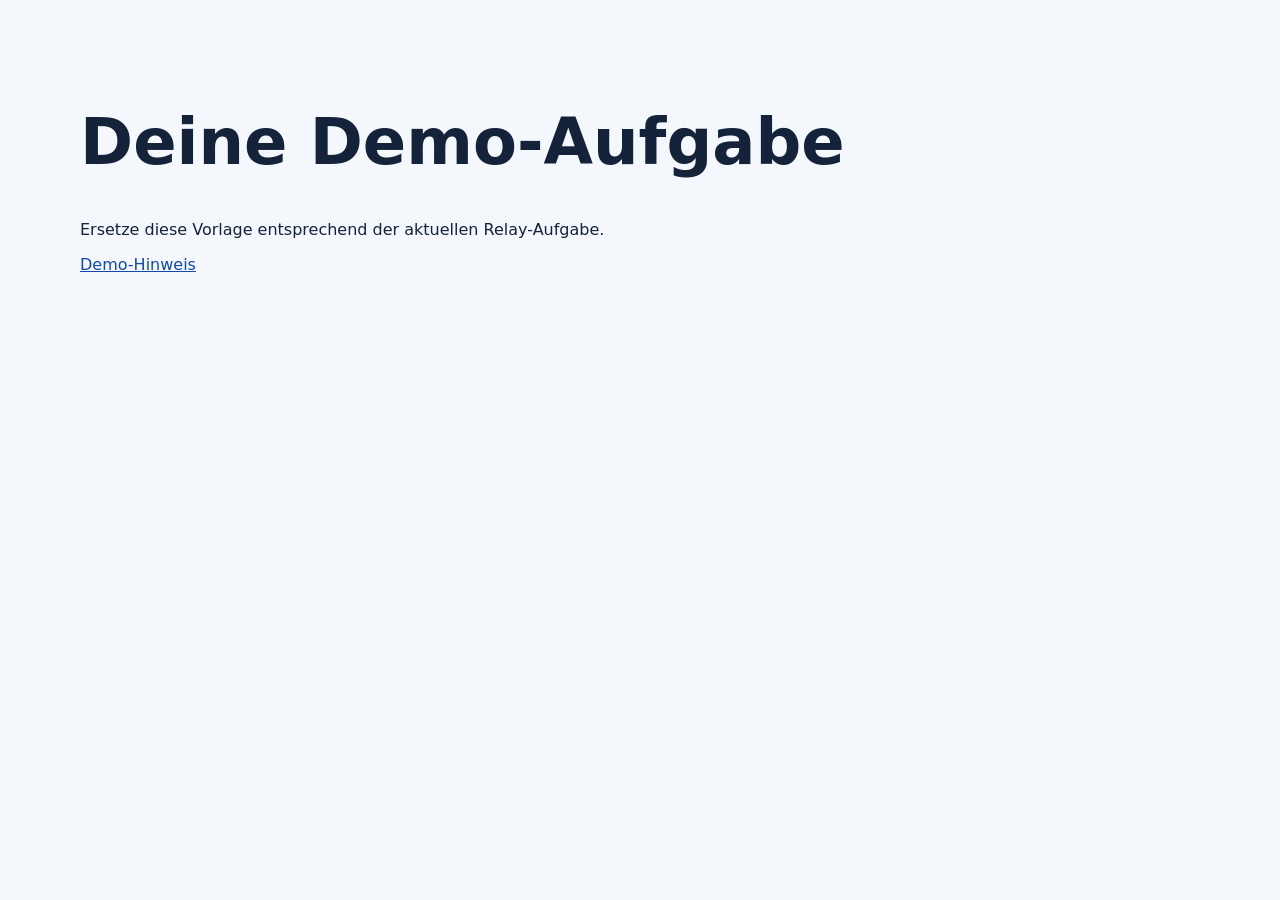
==== index.html @ 19bbdb46 "Add read-only three-stage worker qualification template The worker creates and shares its own synthe" ====
<!doctype html><html lang="de"><head><meta charset="utf-8"><meta name="viewport" content="width=device-width,initial-scale=1"><title>BotRelay Demo · eigene Probe erstellen</title><link rel="stylesheet" href="styles.css"></head><body><main><h1>Deine Demo-Aufgabe</h1><p>Ersetze diese Vorlage entsprechend der aktuellen Relay-Aufgabe.</p><a href="impressum.html">Demo-Hinweis</a></main></body></html>
---- styles.css ----
:root{font-family:system-ui,sans-serif;color:#14233a;background:#f4f8fc}body{margin:0}main{max-width:70rem;margin:auto;padding:4rem 2rem}h1{font-size:clamp(2rem,6vw,4rem);line-height:1.1}a{color:#134aa5}img{max-width:100%;height:auto}@media(max-width:600px){main{padding:2rem 1rem}}
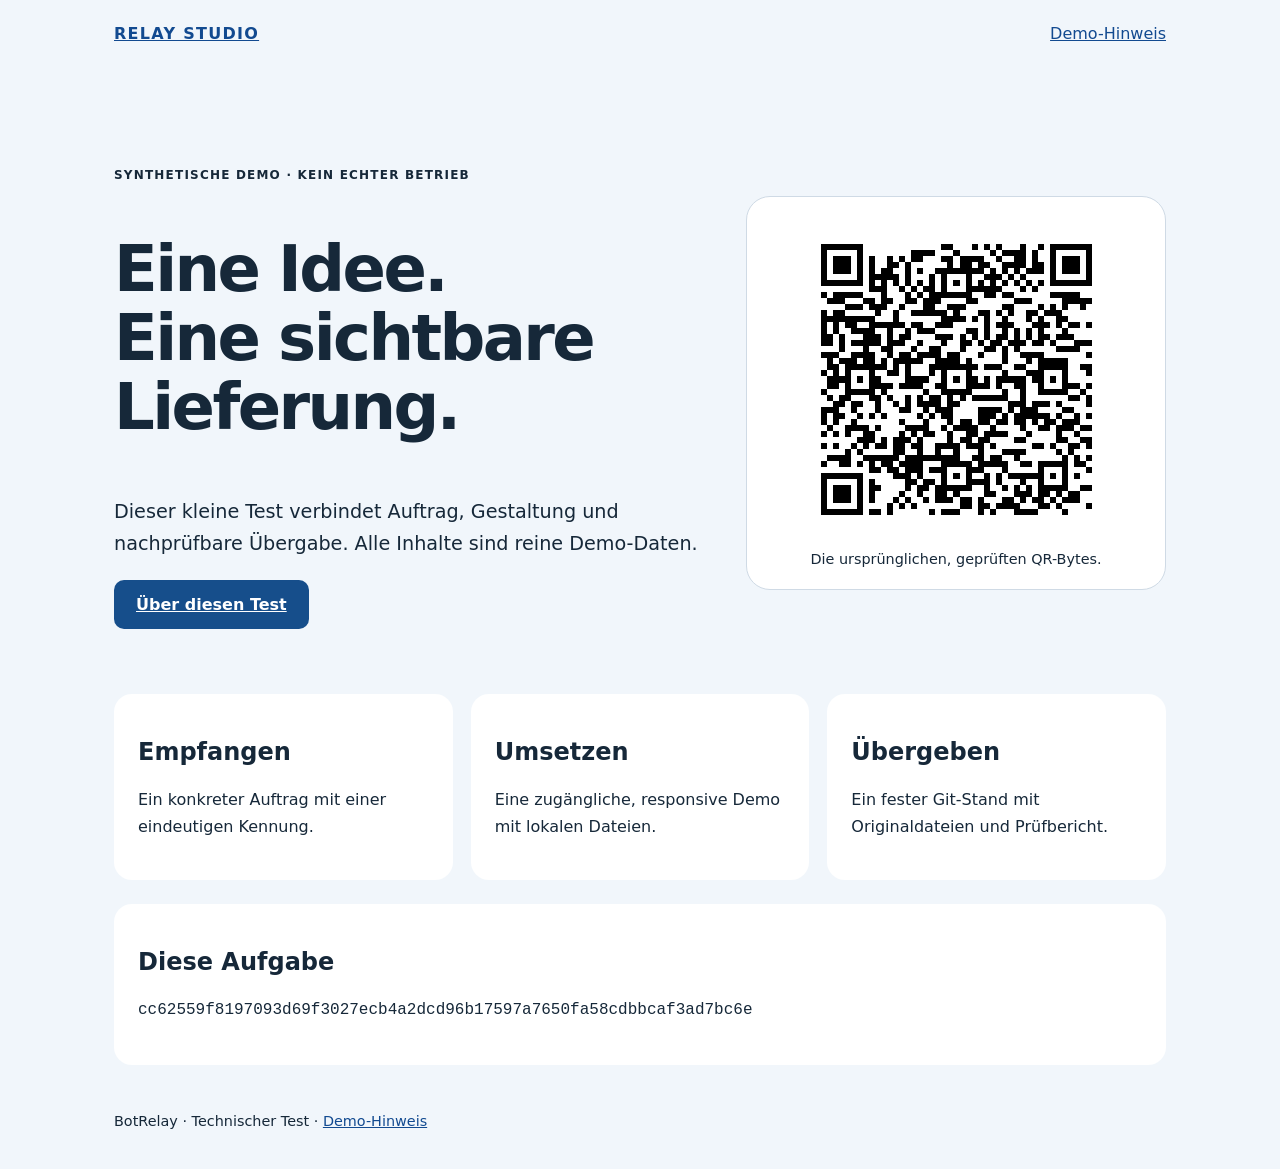
==== commit 371fb77a: "Build synthetic responsive handover demo" ====
--- a/index.html
+++ b/index.html
@@ -1 +1 @@
-<!doctype html><html lang="de"><head><meta charset="utf-8"><meta name="viewport" content="width=device-width,initial-scale=1"><title>BotRelay Demo · eigene Probe erstellen</title><link rel="stylesheet" href="styles.css"></head><body><main><h1>Deine Demo-Aufgabe</h1><p>Ersetze diese Vorlage entsprechend der aktuellen Relay-Aufgabe.</p><a href="impressum.html">Demo-Hinweis</a></main></body></html>
+<!doctype html><html lang="de"><head><meta charset="utf-8"><meta name="viewport" content="width=device-width,initial-scale=1"><meta name="description" content="Synthetische Demo zur Prüfung einer BotRelay-Lieferung"><title>Relay Studio · Technische Demo</title><link rel="stylesheet" href="styles.css"></head><body><header><a href="index.html">RELAY STUDIO</a><a href="impressum.html">Demo-Hinweis</a></header><main><section class="hero"><div><p class="eyebrow">SYNTHETISCHE DEMO · KEIN ECHTER BETRIEB</p><h1>Eine Idee.<br>Eine sichtbare Lieferung.</h1><p class="intro">Dieser kleine Test verbindet Auftrag, Gestaltung und nachprüfbare Übergabe. Alle Inhalte sind reine Demo-Daten.</p><a class="button" href="impressum.html">Über diesen Test</a></div><figure><img src="assets/relay-qr.png" width="320" height="320" alt="QR-Code mit der eindeutigen Relay-Demo-Aufgabe"><figcaption>Die ursprünglichen, geprüften QR-Bytes.</figcaption></figure></section><section class="cards" aria-label="Prüfschritte"><article><h2>Empfangen</h2><p>Ein konkreter Auftrag mit einer eindeutigen Kennung.</p></article><article><h2>Umsetzen</h2><p>Eine zugängliche, responsive Demo mit lokalen Dateien.</p></article><article><h2>Übergeben</h2><p>Ein fester Git-Stand mit Originaldateien und Prüfbericht.</p></article></section><section class="receipt"><h2>Diese Aufgabe</h2><p class="proof">cc62559f8197093d69f3027ecb4a2dcd96b17597a7650fa58cdbbcaf3ad7bc6e</p></section></main><footer>BotRelay · Technischer Test · <a href="impressum.html">Demo-Hinweis</a></footer></body></html>
--- a/styles.css
+++ b/styles.css
@@ -1 +1 @@
-:root{font-family:system-ui,sans-serif;color:#14233a;background:#f4f8fc}body{margin:0}main{max-width:70rem;margin:auto;padding:4rem 2rem}h1{font-size:clamp(2rem,6vw,4rem);line-height:1.1}a{color:#134aa5}img{max-width:100%;height:auto}@media(max-width:600px){main{padding:2rem 1rem}}
+:root{font-family:system-ui,sans-serif;color:#162839;background:#f1f6fb;font-synthesis:none}*{box-sizing:border-box}body{margin:0}a{color:#124a90}header,main,footer{max-width:1100px;margin:auto;padding:24px}header{display:flex;justify-content:space-between;gap:20px}header a:first-child{font-weight:800;letter-spacing:.08em}.hero{display:grid;grid-template-columns:1.4fr 1fr;align-items:center;gap:44px;padding:65px 0}h1{font-size:clamp(2.2rem,5vw,4.4rem);line-height:1.08;letter-spacing:-.04em}.eyebrow{font-size:.75rem;font-weight:750;letter-spacing:.1em}.intro{font-size:1.2rem;line-height:1.7;max-width:38rem}.button{display:inline-block;background:#164e8b;color:#fff;padding:15px 22px;border-radius:10px;font-weight:700}figure{margin:0;background:#fff;border:1px solid #cfdae5;border-radius:24px;padding:22px;text-align:center}img{display:block;max-width:100%;height:auto;margin:auto}figcaption{font-size:.9rem;margin-top:12px}.cards{display:grid;grid-template-columns:repeat(3,1fr);gap:18px}.cards article,.receipt{padding:24px;background:#fff;border-radius:18px}.cards p{line-height:1.7}.receipt{margin-top:24px}.proof{overflow-wrap:anywhere;font-family:ui-monospace,monospace;line-height:1.8}footer{font-size:.9rem;padding-bottom:40px}@media(max-width:760px){.hero{grid-template-columns:1fr;padding:28px 0}.cards{grid-template-columns:1fr}main,header,footer{padding:18px}h1{font-size:2.7rem}}
